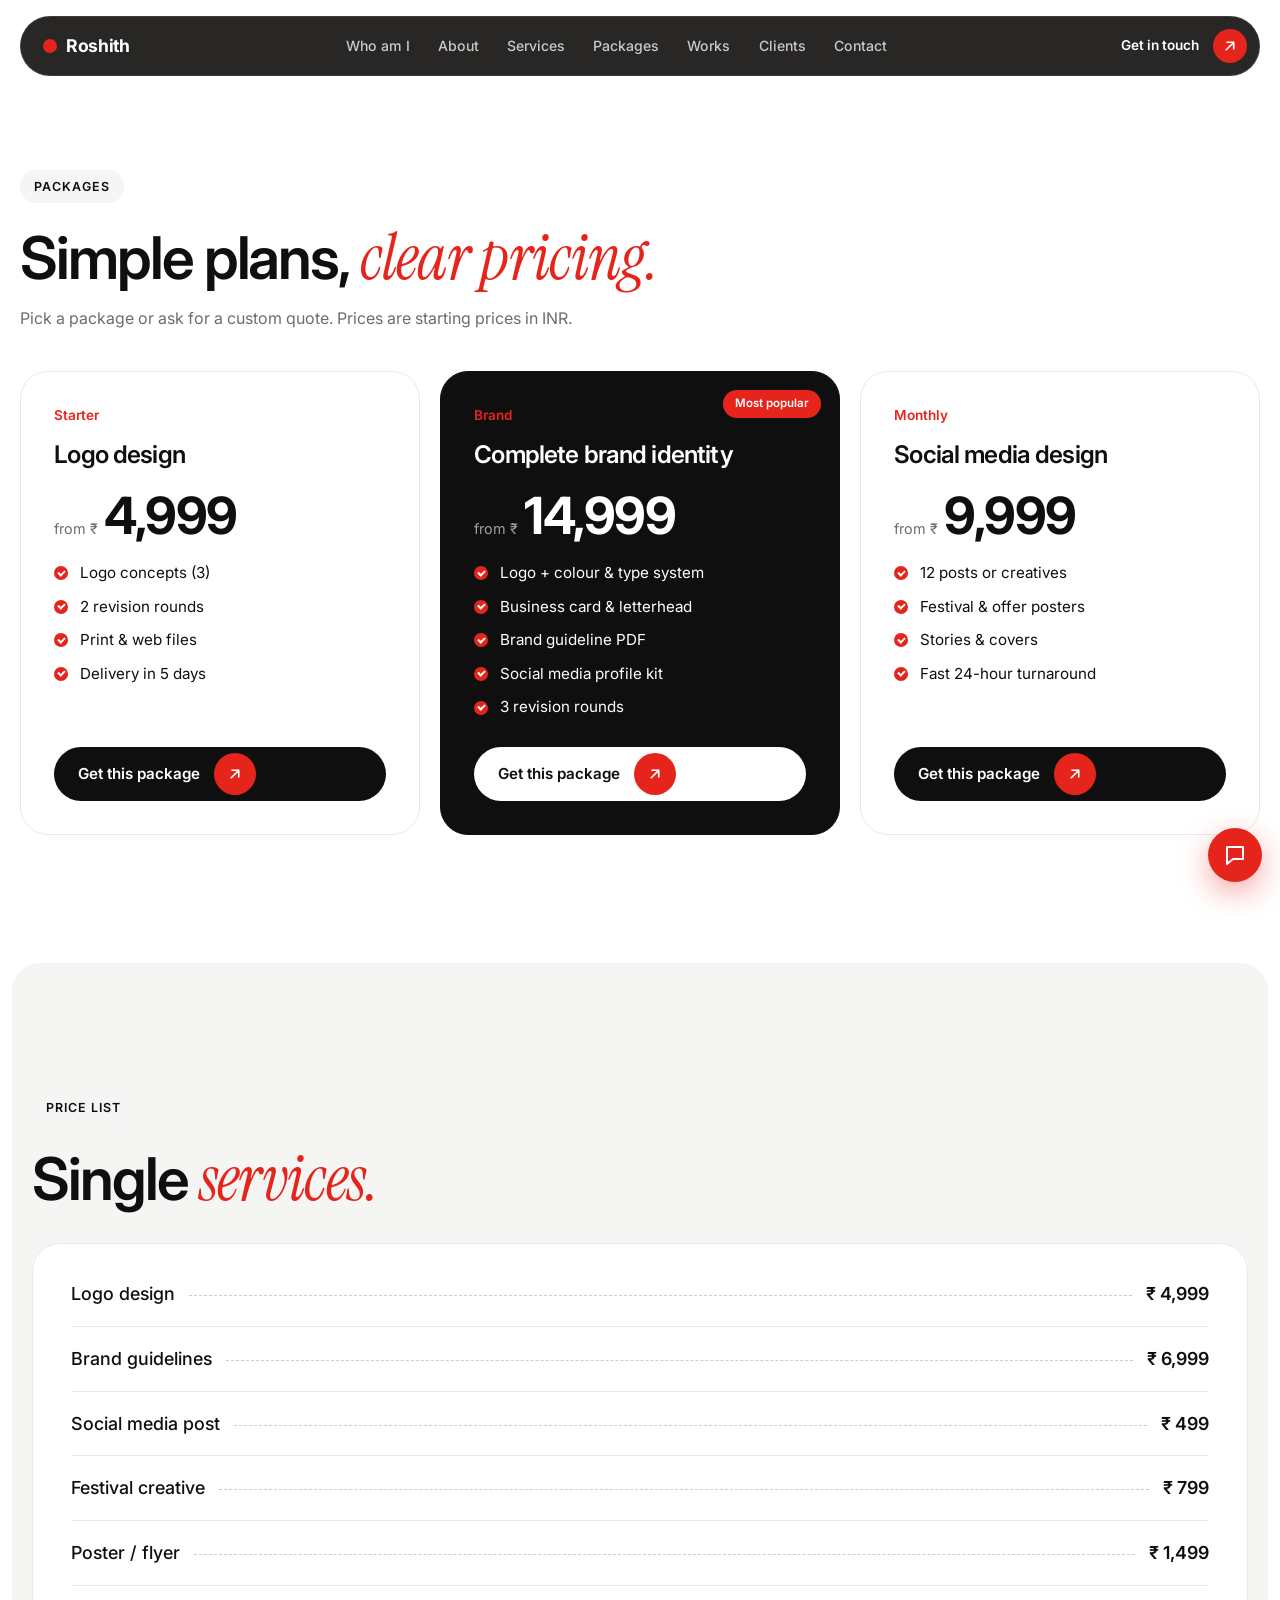
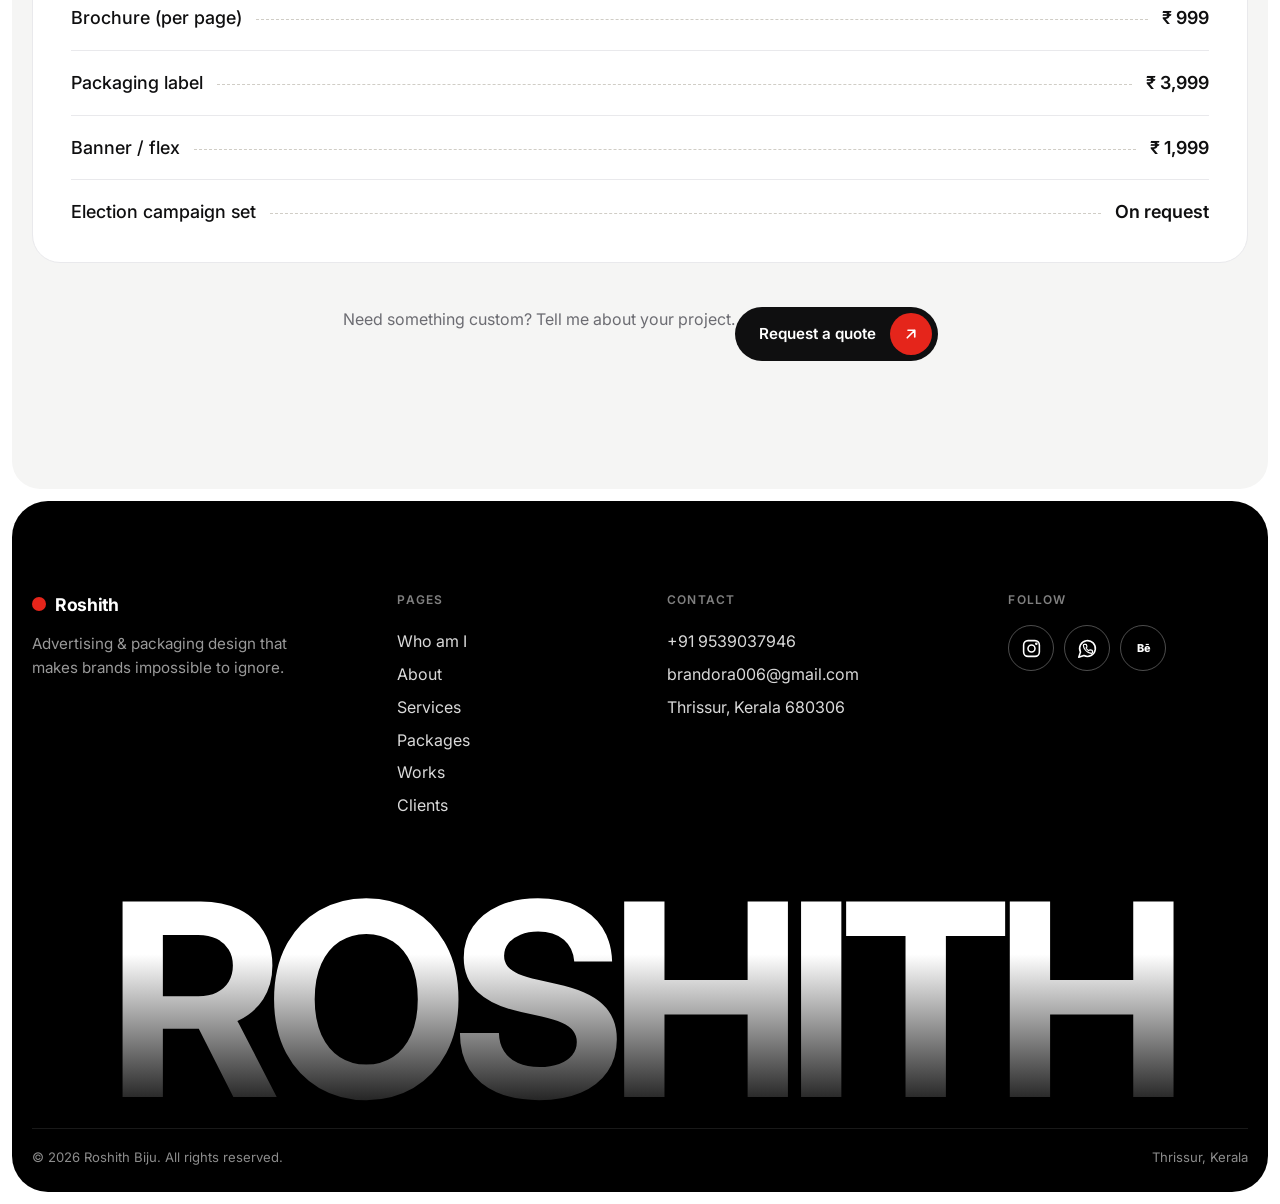
==== packages.html @ 09248b17 "Add Packages & pricing page Co-Authored-By: Claude Sonnet 5.5 <noreply@anthropic.com> Claude-Session" ====
<!DOCTYPE html>
<html lang="en"><head><meta charset="utf-8"><meta name="viewport" content="width=device-width,initial-scale=1,viewport-fit=cover">
<title>Packages &amp; Pricing — Roshith Biju</title><meta name="description" content="Design packages and price list by Roshith Biju: logo, brand identity, social media and print design.">
<link rel="preconnect" href="https://fonts.googleapis.com"><link rel="preconnect" href="https://fonts.gstatic.com" crossorigin>
<link href="https://fonts.googleapis.com/css2?family=Inter:wght@400;500;600;700&family=Instrument+Serif:ital@0;1&display=swap" rel="stylesheet">
<link rel="stylesheet" href="style.css"></head><body>
<header class="hd" id="hd"><div class="hd-in"><a href="index.html" class="logo"><i></i>Roshith</a>
<nav id="nav" aria-label="Main"><a href="index.html#who">Who am I</a><a href="index.html#about">About</a><a href="index.html#services">Services</a><a href="packages.html">Packages</a><a href="index.html#works">Works</a><a href="index.html#clients">Clients</a><a href="index.html#contact">Contact</a></nav>
<a class="pill sm hd-cta" href="index.html#contact"><span>Get in touch</span><i><svg viewBox="0 0 24 24" fill="none" stroke="currentColor" stroke-width="2.2" stroke-linecap="round" stroke-linejoin="round"><path d="M7 17 17 7M8 7h9v9"/></svg></i></a><button class="burger" id="burger" aria-label="Menu" aria-expanded="false"><i></i><i></i></button></div></header>


<main id="top"><section class="sec pagehead"><div class="ct"><p class="tag rv">Packages</p><h2 class="rv" style="--d:.06s">Simple plans, <span class="it">clear pricing.</span></h2><p class="mut rv" style="--d:.1s;margin:14px 0 40px">Pick a package or ask for a custom quote. Prices are starting prices in INR.</p>
<div class="pks"><div class="pk rv" style="--d:0.0s"><p class="pkn">Starter</p><h3>Logo design</h3><div class="pr"><small>from ₹</small><b>4,999</b></div><ul><li>Logo concepts (3)</li><li>2 revision rounds</li><li>Print &amp; web files</li><li>Delivery in 5 days</li></ul><a class="pill dk" href="index.html#contact"><span>Get this package</span><i><svg viewBox="0 0 24 24" fill="none" stroke="currentColor" stroke-width="2.2" stroke-linecap="round" stroke-linejoin="round"><path d="M7 17 17 7M8 7h9v9"/></svg></i></a></div><div class="pk hot rv" style="--d:0.08s"><em>Most popular</em><p class="pkn">Brand</p><h3>Complete brand identity</h3><div class="pr"><small>from ₹</small><b>14,999</b></div><ul><li>Logo + colour &amp; type system</li><li>Business card &amp; letterhead</li><li>Brand guideline PDF</li><li>Social media profile kit</li><li>3 revision rounds</li></ul><a class="pill lt" href="index.html#contact"><span>Get this package</span><i><svg viewBox="0 0 24 24" fill="none" stroke="currentColor" stroke-width="2.2" stroke-linecap="round" stroke-linejoin="round"><path d="M7 17 17 7M8 7h9v9"/></svg></i></a></div><div class="pk rv" style="--d:0.16s"><p class="pkn">Monthly</p><h3>Social media design</h3><div class="pr"><small>from ₹</small><b>9,999</b></div><ul><li>12 posts or creatives</li><li>Festival &amp; offer posters</li><li>Stories &amp; covers</li><li>Fast 24-hour turnaround</li></ul><a class="pill dk" href="index.html#contact"><span>Get this package</span><i><svg viewBox="0 0 24 24" fill="none" stroke="currentColor" stroke-width="2.2" stroke-linecap="round" stroke-linejoin="round"><path d="M7 17 17 7M8 7h9v9"/></svg></i></a></div></div></div></section>
<section class="sec soft"><div class="ct"><p class="tag rv">Price list</p><h2 class="rv" style="--d:.06s">Single <span class="it">services.</span></h2><div class="pl rv" style="--d:.1s"><div class="plr"><span>Logo design</span><i></i><b>₹ 4,999</b></div><div class="plr"><span>Brand guidelines</span><i></i><b>₹ 6,999</b></div><div class="plr"><span>Social media post</span><i></i><b>₹ 499</b></div><div class="plr"><span>Festival creative</span><i></i><b>₹ 799</b></div><div class="plr"><span>Poster / flyer</span><i></i><b>₹ 1,499</b></div><div class="plr"><span>Brochure (per page)</span><i></i><b>₹ 999</b></div><div class="plr"><span>Packaging label</span><i></i><b>₹ 3,999</b></div><div class="plr"><span>Banner / flex</span><i></i><b>₹ 1,999</b></div><div class="plr"><span>Election campaign set</span><i></i><b>On request</b></div></div>
<div class="more rv"><p class="mut" style="margin-bottom:18px">Need something custom? Tell me about your project.</p><a class="pill dk" href="index.html#contact"><span>Request a quote</span><i><svg viewBox="0 0 24 24" fill="none" stroke="currentColor" stroke-width="2.2" stroke-linecap="round" stroke-linejoin="round"><path d="M7 17 17 7M8 7h9v9"/></svg></i></a></div></div></section></main>
<footer class="ft"><div class="ct">
 <div class="fg"><div><a href="index.html" class="logo"><i></i>Roshith</a><p>Advertising &amp; packaging design that makes brands impossible to ignore.</p></div>
 <div><h4>Pages</h4><a href="index.html#who">Who am I</a><a href="index.html#about">About</a><a href="index.html#services">Services</a><a href="packages.html">Packages</a><a href="index.html#works">Works</a><a href="index.html#clients">Clients</a></div>
 <div><h4>Contact</h4><a href="tel:+919539037946">+91 9539037946</a><a href="mailto:brandora006@gmail.com">brandora006@gmail.com</a><a href="https://maps.google.com/?q=10.450306,76.244833" target="_blank" rel="noopener">Thrissur, Kerala 680306</a></div>
 <div><h4>Follow</h4><div class="fsoc"><a href="https://instagram.com/_brandora._" target="_blank" rel="noopener" aria-label="Instagram"><svg viewBox="0 0 24 24" fill="none" stroke="currentColor" stroke-width="1.8" stroke-linecap="round" stroke-linejoin="round"><rect x="3" y="3" width="18" height="18" rx="5"/><circle cx="12" cy="12" r="4"/><circle cx="17.5" cy="6.5" r=".6" fill="currentColor"/></svg></a><a href="https://wa.me/919539037946" target="_blank" rel="noopener" aria-label="WhatsApp"><svg viewBox="0 0 24 24" fill="none" stroke="currentColor" stroke-width="1.8" stroke-linecap="round" stroke-linejoin="round"><path d="M7.9 20A9 9 0 1 0 4 16.1L2 22Z"/><g transform="translate(6.200 6.200) scale(.52)"><path d="M22 16.92v3a2 2 0 0 1-2.18 2 19.79 19.79 0 0 1-8.63-3.07 19.5 19.5 0 0 1-6-6 19.79 19.79 0 0 1-3.07-8.67A2 2 0 0 1 4.11 2h3a2 2 0 0 1 2 1.72 12.84 12.84 0 0 0 .7 2.81 2 2 0 0 1-.45 2.11L8.09 9.91a16 16 0 0 0 6 6l1.27-1.27a2 2 0 0 1 2.11-.45 12.84 12.84 0 0 0 2.81.7A2 2 0 0 1 22 16.92z" stroke-width="2.600"/></g></svg></a><a href="https://behance.net/pscreations6" target="_blank" rel="noopener" aria-label="Behance"><svg viewBox="0 0 24 24"><text x="12" y="16.5" text-anchor="middle" font-family="Inter,Arial,sans-serif" font-weight="800" font-size="12.5" fill="currentColor">Bē</text></svg></a></div></div></div>
 <div class="big" aria-hidden="true">ROSHITH</div>
 <div class="fb"><span>© 2026 Roshith Biju. All rights reserved.</span><span>Thrissur, Kerala</span></div>
</div></footer>
<a class="wa" href="https://wa.me/919539037946" target="_blank" rel="noopener" aria-label="Chat on WhatsApp"><svg viewBox="0 0 24 24" fill="none" stroke="currentColor" stroke-width="2" stroke-linejoin="round"><path d="M4 4h16v12H10l-6 5z"/></svg></a>
<div id="ok" role="dialog" aria-modal="true" aria-labelledby="okt"><div class="okb"><span class="okc"><svg viewBox="0 0 24 24" fill="none" stroke="currentColor" stroke-width="2.6" stroke-linecap="round" stroke-linejoin="round"><path d="M5 12.5l4.500 4.500L19 7.500"/></svg></span><h3 id="okt">Message sent!</h3><p id="okp"></p><button class="pill dk" id="okx" type="button"><span>Done</span><i><svg viewBox="0 0 24 24" fill="none" stroke="currentColor" stroke-width="2.2" stroke-linecap="round" stroke-linejoin="round"><path d="M7 17 17 7M8 7h9v9"/></svg></i></button></div></div>
<div id="lb" role="dialog" aria-modal="true"><button aria-label="Close">×</button><img alt=""></div>

<script src="main.js"></script></body></html>
---- style.css ----
:root{--ink:#0f0f10;--mut:#6c6c72;--line:#e9e9ec;--soft:#f5f5f4;--acc:#e5251b;--r:28px;--ease:cubic-bezier(.2,.7,.2,1);--g:max(20px,env(safe-area-inset-left))}
*{box-sizing:border-box;margin:0;padding:0}
html{scroll-behavior:smooth;-webkit-text-size-adjust:100%}
body{font-family:Inter,system-ui,sans-serif;background:#fff;color:var(--ink);line-height:1.55;overflow-x:hidden;-webkit-font-smoothing:antialiased}
img{display:block;max-width:100%;height:auto}a{color:inherit;text-decoration:none}button{font:inherit;color:inherit;cursor:pointer;background:none;border:0}
section[id]{scroll-margin-top:20px}
.ct{width:min(1240px,100% - 2*var(--g));margin-inline:auto}
.it{font-family:"Instrument Serif",serif;font-style:italic;font-weight:400;letter-spacing:-.01em}
h1,h2,h3{font-weight:600;letter-spacing:-.035em;line-height:1.05}
h2{font-size:clamp(2rem,4.6vw,3.8rem)}h2 .it{font-size:1.08em}
.tag{display:inline-block;font-size:.78rem;font-weight:600;letter-spacing:.08em;text-transform:uppercase;padding:7px 14px;border-radius:99px;background:var(--soft);margin-bottom:22px}
.tag.lt{background:rgba(255,255,255,.12);color:#fff}
.lead{font-size:clamp(1.02rem,1.3vw,1.18rem);color:#3b3b40;margin-bottom:28px}
.mut{color:var(--mut)}
.row{display:flex;flex-wrap:wrap;gap:12px;align-items:center}
.sec{padding:clamp(70px,10vw,140px) 0}.sec.soft{background:var(--soft);border-radius:var(--r);margin:0 12px}
.head{margin-bottom:clamp(32px,5vw,60px)}.head.between{display:flex;justify-content:space-between;align-items:flex-end;gap:20px;flex-wrap:wrap}
.two{display:grid;grid-template-columns:1.1fr 1fr;gap:clamp(24px,6vw,90px);align-items:end;margin-bottom:clamp(36px,5vw,64px)}

/* pills */
.pill{display:inline-flex;align-items:center;gap:14px;padding:6px 6px 6px 24px;border-radius:99px;font-weight:600;font-size:.95rem;transition:transform .35s var(--ease),box-shadow .35s}
.pill i{display:grid;place-items:center;width:42px;height:42px;border-radius:50%;background:var(--acc);color:#fff;transition:transform .4s var(--ease)}
.pill i svg{width:18px;height:18px}
.pill:hover{transform:translateY(-2px)}.pill:hover i{transform:rotate(45deg)}
.pill.lt{background:#fff;color:var(--ink)}.pill.dk{background:var(--ink);color:#fff}.pill.sm{padding:4px 4px 4px 18px;font-size:.85rem}.pill.sm i{width:34px;height:34px}
.ghost{padding:14px 22px;border-radius:99px;font-weight:600;font-size:.95rem;border:1px solid currentColor;opacity:.9;transition:background .3s,color .3s}
.ghost:hover{background:var(--ink);color:#fff;border-color:var(--ink)}

/* header */
.hd{position:fixed;top:0;left:0;right:0;z-index:50;padding:16px var(--g);transition:transform .5s var(--ease)}
.hd.hide{transform:translateY(-120%)}
.hd-in{max-width:1240px;margin:auto;display:flex;align-items:center;justify-content:space-between;gap:16px;padding:8px 8px 8px 22px;border-radius:99px;background:rgba(18,16,15,.55);backdrop-filter:blur(16px);-webkit-backdrop-filter:blur(16px);color:#fff;border:1px solid rgba(255,255,255,.1)}
.logo{display:inline-flex;align-items:center;gap:9px;font-weight:700;letter-spacing:-.02em;font-size:1.1rem}
.logo i{width:14px;height:14px;border-radius:50%;background:var(--acc);display:inline-block}
#nav{display:flex;gap:clamp(14px,2.2vw,32px);font-size:.88rem;font-weight:500}
#nav a{opacity:.75;transition:opacity .25s}#nav a:hover,#nav a.on{opacity:1}
.burger{display:none;width:42px;height:42px;border-radius:50%;background:rgba(255,255,255,.14);position:relative}
.burger i{position:absolute;left:12px;right:12px;height:2px;background:#fff;border-radius:2px;transition:.3s}.burger i:first-child{top:16px}.burger i:last-child{top:24px}
.burger.open i:first-child{top:20px;transform:rotate(45deg)}.burger.open i:last-child{top:20px;transform:rotate(-45deg)}

/* hero */
.hero{padding:12px}
.hero-in{position:relative;border-radius:36px;min-height:calc(100svh - 24px);min-height:calc(100vh - 24px);overflow:hidden;color:#fff;background:radial-gradient(70% 90% at 85% 15%,#e5251b 0%,rgba(229,37,27,0) 62%),radial-gradient(60% 70% at 10% 100%,#4d0b08 0%,rgba(77,11,8,0) 70%),#120d0b;display:flex;flex-direction:column;justify-content:space-between;padding:clamp(110px,14vw,150px) clamp(22px,4.5vw,64px) clamp(22px,3vw,40px);gap:40px}
.hero-txt{max-width:640px;position:relative;z-index:2}
.hi{font-size:1.05rem;opacity:.85;margin-bottom:14px}
.hero h1{font-size:clamp(2.6rem,6.4vw,5.8rem);margin-bottom:22px}.hero h1 .it{font-size:1.06em}
.sub{max-width:44ch;font-size:clamp(1rem,1.3vw,1.15rem);opacity:.8;margin-bottom:30px}
.hero .ghost{color:#fff}.hero .ghost:hover{background:#fff;color:var(--ink);border-color:#fff}
.fan{position:absolute;right:clamp(10px,5vw,90px);top:50%;width:min(44vw,520px);aspect-ratio:1/1.05;transform:translateY(-46%);z-index:1}
.fc{position:absolute;width:56%;aspect-ratio:4/5;border-radius:22px;overflow:hidden;box-shadow:0 30px 70px rgba(0,0,0,.45);animation:fl 7s ease-in-out infinite}
.fc img{width:100%;height:100%;object-fit:cover}
.c1{left:0;top:16%;rotate:-9deg}.c2{left:22%;top:0;rotate:2deg;z-index:2;animation-delay:-2s}.c3{right:0;top:22%;rotate:10deg;animation-delay:-4s}
@keyframes fl{50%{translate:0 -16px}}
.hero-svc{position:relative;z-index:2;display:grid;grid-template-columns:repeat(4,1fr);gap:22px;font-size:.9rem}
.hero-svc div{border-top:1px solid rgba(255,255,255,.25);padding-top:14px;display:flex;flex-direction:column;gap:4px}
.hero-svc b{color:var(--acc);font-weight:600}

.trust{padding:0 12px}
.trust-in{margin-top:12px;background:#151413;color:#fff;border-radius:var(--r);padding:26px clamp(20px,3vw,40px);display:flex;align-items:center;gap:clamp(18px,4vw,50px);overflow:hidden}
.trust-in>span{font-size:.8rem;line-height:1.35;opacity:.65;max-width:15ch;flex:none}
.mq{overflow:hidden;flex:1;-webkit-mask:linear-gradient(90deg,transparent,#000 8%,#000 92%,transparent);mask:linear-gradient(90deg,transparent,#000 8%,#000 92%,transparent)}
.mq-t{display:flex;gap:46px;width:max-content;animation:mq 38s linear infinite}
.mq-t span{font-weight:600;font-size:1.1rem;white-space:nowrap;opacity:.9}
@keyframes mq{to{transform:translateX(-50%)}}

.tri{display:grid;grid-template-columns:repeat(3,1fr);gap:clamp(12px,2vw,24px)}
.ph{border-radius:22px;overflow:hidden;background:var(--soft)}.ph img{width:100%;height:auto;transition:transform .9s var(--ease)}
.ph.r{aspect-ratio:4/5}.ph.r img{height:100%;object-fit:cover}
.ph:hover img{transform:scale(1.05)}

/* bento */
.bento{display:grid;grid-template-columns:1.1fr 1fr 1fr;gap:clamp(12px,2vw,24px)}
.b{border-radius:var(--r);overflow:hidden;position:relative;min-height:420px}
.b.dark{background:var(--ink);color:#fff;padding:clamp(24px,3vw,40px);display:flex;flex-direction:column;justify-content:space-between;gap:24px}
.b.dark p:first-child{font-size:clamp(1.2rem,1.9vw,1.6rem);line-height:1.3;letter-spacing:-.02em}
.b.dark .mut{color:rgba(255,255,255,.6);font-size:.95rem}.b.dark .pill{align-self:flex-start}
.b.img{background:#e3e0da}.b.img .ph{position:absolute;inset:0;border-radius:0}.b.img img{height:100%;object-fit:cover;position:absolute;inset:0}
.chip{position:absolute;left:18px;bottom:18px;background:rgba(255,255,255,.85);backdrop-filter:blur(8px);border-radius:99px;padding:8px 16px;font-size:.85rem;font-weight:600}
.b.stats{background:#fff;border:1px solid var(--line);padding:clamp(24px,3vw,40px);display:flex;flex-direction:column;justify-content:space-between;gap:20px}
.stats div{border-bottom:1px solid var(--line);padding-bottom:18px}.stats div:last-child{border:0;padding:0}
.stats b{display:block;font-size:clamp(2.4rem,4.4vw,3.8rem);font-weight:600;letter-spacing:-.05em;line-height:1}
.stats span{color:var(--mut);font-size:.9rem}

/* services */
.cards{display:grid;grid-template-columns:repeat(4,1fr);gap:clamp(12px,1.6vw,20px)}
.card{border:1px solid var(--line);border-radius:var(--r);padding:clamp(22px,2.4vw,32px);min-height:340px;display:flex;flex-direction:column;gap:14px;transition:transform .5s var(--ease),background .4s,color .4s,border-color .4s}
.card b{font-size:.85rem;color:var(--acc);font-weight:600}
.card h3{font-size:clamp(1.3rem,1.9vw,1.7rem);margin-top:auto}
.card p{color:var(--mut);font-size:.95rem;transition:color .4s}
.card ul{list-style:none;display:flex;flex-wrap:wrap;gap:6px}.card li{font-size:.78rem;padding:5px 11px;border-radius:99px;background:var(--soft);transition:background .4s}
.card:hover{background:var(--ink);color:#fff;border-color:var(--ink);transform:translateY(-6px)}.card:hover p{color:rgba(255,255,255,.65)}.card:hover li{background:rgba(255,255,255,.12)}

/* works */
.chips{display:flex;gap:8px;flex-wrap:wrap;margin-bottom:30px}
.chips button{padding:10px 20px;border-radius:99px;background:#fff;font-size:.9rem;font-weight:500;border:1px solid var(--line);transition:.3s}
.chips button.on,.chips button:hover{background:var(--ink);color:#fff;border-color:var(--ink)}
.works{columns:3;column-gap:clamp(12px,2vw,24px)}
.wk{break-inside:avoid;margin:0 0 clamp(12px,2vw,24px);cursor:zoom-in}
.wk.off{display:none}
.wk figcaption{display:flex;justify-content:space-between;gap:10px;font-size:.88rem;padding:12px 6px 4px}.wk figcaption span{color:var(--mut)}

/* testimonials */
.arrows{display:flex;gap:10px}.arrows button{width:52px;height:52px;border-radius:50%;border:1px solid var(--line);font-size:1.2rem;transition:.3s}.arrows button:hover{background:var(--ink);color:#fff}
.slider{display:flex;gap:clamp(12px,2vw,22px);overflow-x:auto;scroll-snap-type:x mandatory;scrollbar-width:none;padding-bottom:6px}.slider::-webkit-scrollbar{display:none}
.tq{flex:0 0 min(440px,86%);scroll-snap-align:start;background:var(--soft);border-radius:var(--r);padding:clamp(24px,3vw,38px);display:flex;flex-direction:column;justify-content:space-between;gap:28px;min-height:320px;transition:transform .4s var(--ease)}
.tq:hover{transform:translateY(-4px)}
.tq p{font-size:clamp(1.02rem,1.35vw,1.2rem);line-height:1.5;letter-spacing:-.01em}
.tq footer{display:flex;gap:12px;align-items:center}.av{width:44px;height:44px;border-radius:50%;background:var(--ink);color:#fff;display:grid;place-items:center;font-weight:600;flex:none}
.tq b{display:block;font-size:.95rem}.tq small{color:var(--mut)}

/* contact */
.cpanel{background:var(--ink);color:#fff;border-radius:36px;padding:clamp(22px,4vw,56px);display:grid;grid-template-columns:1fr 1fr;gap:clamp(24px,4vw,60px);background-image:radial-gradient(50% 60% at 100% 0,rgba(229,37,27,.45),transparent 70%)}
.cl h2{margin-bottom:14px}.cl>.mut{color:rgba(255,255,255,.65);margin-bottom:28px;max-width:38ch}
.cds{display:grid;gap:10px}
.cd{display:flex;align-items:center;gap:14px;padding:14px 16px;border-radius:18px;background:rgba(255,255,255,.07);transition:background .3s,transform .3s}.cd:hover{background:rgba(255,255,255,.14);transform:translateX(4px)}
.ci{width:42px;height:42px;border-radius:50%;background:var(--acc);display:grid;place-items:center;flex:none}.ci svg{width:19px;height:19px}
.cd small{display:block;opacity:.6;font-size:.75rem}.cd b{font-weight:500;font-size:.98rem;word-break:break-word}
.soc{display:flex;gap:10px;margin-top:18px}.soc a{padding:10px 20px;border-radius:99px;border:1px solid rgba(255,255,255,.3);font-size:.9rem;transition:.3s}.soc a:hover{background:#fff;color:var(--ink)}
.cf{background:#fff;color:var(--ink);border-radius:var(--r);padding:clamp(22px,3vw,36px);display:flex;flex-direction:column;gap:14px}
.cf h3{font-size:1.5rem;margin-bottom:4px}
.cf label{font-size:.8rem;font-weight:600;color:var(--mut);display:flex;flex-direction:column;gap:6px}
.cf input,.cf textarea{font:inherit;font-size:1rem;color:var(--ink);padding:13px 16px;border-radius:14px;border:1px solid var(--line);background:var(--soft);outline:0;resize:vertical;transition:border-color .3s,background .3s}
.cf input:focus,.cf textarea:focus{border-color:var(--ink);background:#fff}
.cf .ghost{color:var(--ink)}

/* footer */
.ft{background:#000;color:#fff;margin:12px;border-radius:36px;padding:clamp(48px,7vw,90px) 0 24px;overflow:hidden}
.fg{display:grid;grid-template-columns:1.4fr 1fr 1.3fr 1fr;gap:30px}
.fg p{margin-top:14px;max-width:28ch;opacity:.6;font-size:.95rem}
.fg h4{font-size:.75rem;letter-spacing:.1em;text-transform:uppercase;opacity:.5;margin-bottom:16px;font-weight:600}
.fg div a:not(.logo){display:block;padding:4px 0;opacity:.85;transition:opacity .2s,color .2s}.fg div a:not(.logo):hover{opacity:1;color:var(--acc)}
.big{font-size:clamp(4rem,21vw,19rem);font-weight:700;letter-spacing:-.06em;line-height:.85;text-align:center;margin:clamp(30px,5vw,70px) 0 14px;background:linear-gradient(180deg,#fff 30%,#000 105%);-webkit-background-clip:text;background-clip:text;color:transparent}
.fb{display:flex;justify-content:space-between;gap:10px;flex-wrap:wrap;font-size:.82rem;opacity:.55;border-top:1px solid rgba(255,255,255,.18);padding-top:18px}
.wa{position:fixed;right:18px;bottom:18px;z-index:40;width:54px;height:54px;border-radius:50%;background:var(--acc);color:#fff;display:grid;place-items:center;box-shadow:0 10px 30px rgba(229,37,27,.4);transition:transform .3s}.wa:hover{transform:scale(1.08)}.wa svg{width:24px;height:24px}

#lb{position:fixed;inset:0;z-index:90;background:rgba(10,10,10,.9);display:none;place-items:center;padding:20px}
#lb.open{display:grid}#lb img{max-height:90vh;max-width:min(92vw,900px);border-radius:16px}#lb button{position:absolute;top:16px;right:20px;color:#fff;font-size:2.2rem}

/* reveal */
.rv{opacity:0;transform:translateY(28px);transition:opacity .9s var(--ease),transform .9s var(--ease);transition-delay:var(--d,0s)}
.rv.in{opacity:1;transform:none}

@media(max-width:980px){
 .two{grid-template-columns:1fr}.cards{grid-template-columns:1fr 1fr}.bento{grid-template-columns:1fr 1fr}.b.stats{grid-column:1/-1;flex-direction:row;flex-wrap:wrap}.b.stats div{flex:1;min-width:140px;border:0;padding:0}
 .works{columns:2}.cpanel{grid-template-columns:1fr}.fg{grid-template-columns:1fr 1fr}
 .fan{opacity:.5;width:70vw;right:-10vw}
}
@media(max-width:820px){
 #nav{position:fixed;left:var(--g);right:var(--g);top:78px;flex-direction:column;gap:0;background:rgba(18,16,15,.96);backdrop-filter:blur(16px);border-radius:24px;padding:10px;opacity:0;pointer-events:none;transform:translateY(-10px);transition:.35s var(--ease)}
 #nav.open{opacity:1;pointer-events:auto;transform:none}#nav a{padding:14px 16px;font-size:1rem;opacity:1}
 .burger{display:block}.hd-cta{display:none}
}
@media(max-width:620px){
 .hero-in{padding-top:110px}.hero-svc{grid-template-columns:1fr 1fr}.fan{display:none}
 .cards,.bento{grid-template-columns:1fr}.tri{grid-template-columns:1fr 1fr}.tri .ph:last-child{display:none}.b{min-height:320px}
 .trust-in{flex-direction:column;align-items:flex-start}.trust-in>span{max-width:none}
 .works{columns:2}.card{min-height:0}.card h3{margin-top:30px}.fg{grid-template-columns:1fr}
}
@media(prefers-reduced-motion:reduce){*{animation:none!important;transition:none!important;scroll-behavior:auto!important}.rv{opacity:1;transform:none}}
.hd-in{background:rgba(18,16,15,.9)}
.card h3{margin-top:28px}.card ul{margin-top:auto}
@media(max-width:620px){.card h3{margin-top:10px}.card ul{margin-top:8px}}

.it{color:var(--acc)}
.pill i{background:var(--acc)}
.hd{transform:none!important}
.more{display:flex;justify-content:center;margin-top:clamp(24px,4vw,44px)}
.pagehead{padding-top:clamp(120px,14vw,170px)}
.fsoc{display:flex;gap:10px}.fsoc a{width:46px;height:46px;border-radius:50%;border:1px solid rgba(255,255,255,.3);display:grid;place-items:center;transition:background .3s,border-color .3s,transform .3s}
.fsoc a:hover{background:var(--acc);border-color:var(--acc);transform:translateY(-3px)}.fsoc svg{width:20px;height:20px}
.fg .fsoc a{display:grid;padding:0;opacity:1;width:46px;height:46px;place-items:center}.fg .fsoc a:hover{color:#fff}

/* v13 */
.lg{flex:none;display:grid;place-items:center;width:150px;height:76px;padding:12px 16px;background:#fff;border-radius:16px}
.lg img{max-width:100%;max-height:100%;width:auto;height:auto;object-fit:contain}
.mq-t{gap:16px;align-items:center}
.trust-in>span{max-width:13ch}
.slider{display:block;overflow:hidden;-webkit-mask:linear-gradient(90deg,transparent,#000 5%,#000 95%,transparent);mask:linear-gradient(90deg,transparent,#000 5%,#000 95%,transparent);scroll-snap-type:none}
.tqm{display:flex;gap:clamp(12px,2vw,22px);width:max-content;animation:tqm 90s linear infinite}
.slider:hover .tqm{animation-play-state:paused}
@keyframes tqm{to{transform:translateX(calc(-50% - clamp(6px,1vw,11px)))}}
.tq{flex:0 0 min(400px,80vw);scroll-snap-align:none}
.av{width:52px;height:52px;background:#fff;border:1px solid var(--line);padding:6px;overflow:hidden}
.av img{width:100%;height:100%;object-fit:contain}
.stats .txt{font-size:clamp(1.8rem,3.2vw,2.6rem);letter-spacing:-.04em}
.stats .t3{display:flex;flex-direction:column;gap:6px}
.fg .fsoc a svg{width:21px;height:21px}
@media(prefers-reduced-motion:reduce){.slider{overflow-x:auto}.tqm{animation:none}}
.fg div.fsoc a:not(.logo){display:grid;place-items:center;padding:0;opacity:1;width:46px;height:46px}.fg div.fsoc a:not(.logo):hover{color:#fff;opacity:1}

/* v14 */
.mq,.slider{-webkit-mask:none!important;mask:none!important}
.lg{width:168px;height:86px;padding:10px 14px}
.lg img{width:100%;height:100%;max-width:none;max-height:none;object-fit:contain}
.trust-in{overflow:hidden}
.mq{overflow:hidden}
.mq-t .lg{opacity:1;background:#fff}

/* v15 responsive hardening */
.cpanel>*,.bento>*,.two>*,.fg>*,.cards>*{min-width:0}
img,svg,video{max-width:100%}
h1,h2,h3{overflow-wrap:break-word}
.cd b{overflow-wrap:anywhere}
.fb{overflow-wrap:anywhere}
@media(max-width:620px){
 .cpanel{padding:20px 16px;border-radius:28px}.cf{padding:20px 16px}
 .hero-in{border-radius:28px;padding-left:20px;padding-right:20px}
 .sec.soft{margin:0 8px;border-radius:24px}.ft{margin:8px;border-radius:28px}.hero,.trust{padding-left:8px;padding-right:8px}
 .pill{font-size:.9rem}.row .pill,.row .ghost{flex:1 1 auto;justify-content:space-between}
 .ghost{text-align:center}
 .lg{width:130px;height:70px}
 .tq{min-height:0}
 .wa{right:14px;bottom:14px;width:50px;height:50px}
}
@media(max-width:360px){.hd{padding:10px 12px}.hd-in{padding-left:16px}.hero h1{font-size:2.3rem}.tri{grid-template-columns:1fr 1fr}h2{font-size:1.85rem}}
@media(min-width:1600px){.ct,.hd-in{max-width:1400px}.hero-in{min-height:min(900px,calc(100vh - 24px))}}
@media(max-height:560px) and (orientation:landscape){.hero-in{min-height:0;padding-top:100px}}
@media(max-width:980px){.b.stats{min-height:0}}
@media(max-width:400px){.cd b{font-size:.9rem}.cd{padding:12px}.ci{width:38px;height:38px}}
.fnote{font-size:.85rem;color:var(--mut);min-height:1.2em}

#ok{position:fixed;inset:0;z-index:95;background:rgba(10,10,10,.6);backdrop-filter:blur(6px);display:none;place-items:center;padding:20px}
#ok.open{display:grid;animation:okf .3s var(--ease)}
.okb{background:#fff;border-radius:var(--r);padding:clamp(28px,4vw,44px);max-width:440px;width:100%;text-align:center;display:flex;flex-direction:column;align-items:center;gap:14px;animation:okp .5s var(--ease)}
.okc{width:68px;height:68px;border-radius:50%;background:var(--acc);color:#fff;display:grid;place-items:center}.okc svg{width:34px;height:34px}
.okb h3{font-size:1.6rem}.okb p{color:var(--mut);margin-bottom:8px}
@keyframes okf{from{opacity:0}}@keyframes okp{from{opacity:0;transform:translateY(20px) scale(.96)}}

/* packages */
.pks{display:grid;grid-template-columns:repeat(3,1fr);gap:clamp(12px,1.6vw,20px);align-items:stretch}
.pk{position:relative;border:1px solid var(--line);border-radius:var(--r);padding:clamp(24px,2.6vw,36px);display:flex;flex-direction:column;gap:16px;background:#fff;min-width:0;transition:transform .5s var(--ease)}
.pk:hover{transform:translateY(-6px)}
.pk.hot{background:var(--ink);color:#fff;border-color:var(--ink)}
.pk em{position:absolute;top:18px;right:18px;font-style:normal;font-size:.72rem;font-weight:600;background:var(--acc);color:#fff;padding:5px 12px;border-radius:99px}
.pkn{font-size:.85rem;color:var(--acc);font-weight:600}
.pk h3{font-size:clamp(1.3rem,1.9vw,1.7rem)}
.pk .pr{display:flex;align-items:baseline;gap:6px;padding:6px 0 4px}.pk .pr b{font-size:clamp(2.4rem,4vw,3.4rem);letter-spacing:-.03em;line-height:1}.pk .pr small{color:var(--mut);font-size:.9rem}
.pk.hot .pr small{color:rgba(255,255,255,.6)}
.pk ul{list-style:none;display:flex;flex-direction:column;gap:10px;margin-bottom:12px;flex:1}
.pk li{padding-left:26px;position:relative;font-size:.95rem}
.pk li:before{content:"";position:absolute;left:0;top:.35em;width:14px;height:14px;border-radius:50%;background:var(--acc)}
.pk li:after{content:"";position:absolute;left:4px;top:.58em;width:5px;height:3px;border-left:2px solid #fff;border-bottom:2px solid #fff;transform:rotate(-45deg)}
.pl{background:#fff;border-radius:var(--r);padding:clamp(8px,1.5vw,18px) clamp(18px,3vw,40px);margin-top:30px;border:1px solid var(--line)}
.plr{display:flex;align-items:baseline;gap:14px;padding:18px 0;border-bottom:1px solid var(--line);font-size:clamp(1rem,1.4vw,1.2rem)}
.plr:last-child{border:0}.plr span{font-weight:500}.plr i{flex:1;border-bottom:1px dashed #d0cdc6;transform:translateY(-4px)}.plr b{font-weight:600;white-space:nowrap}
@media(max-width:900px){.pks{grid-template-columns:1fr}}
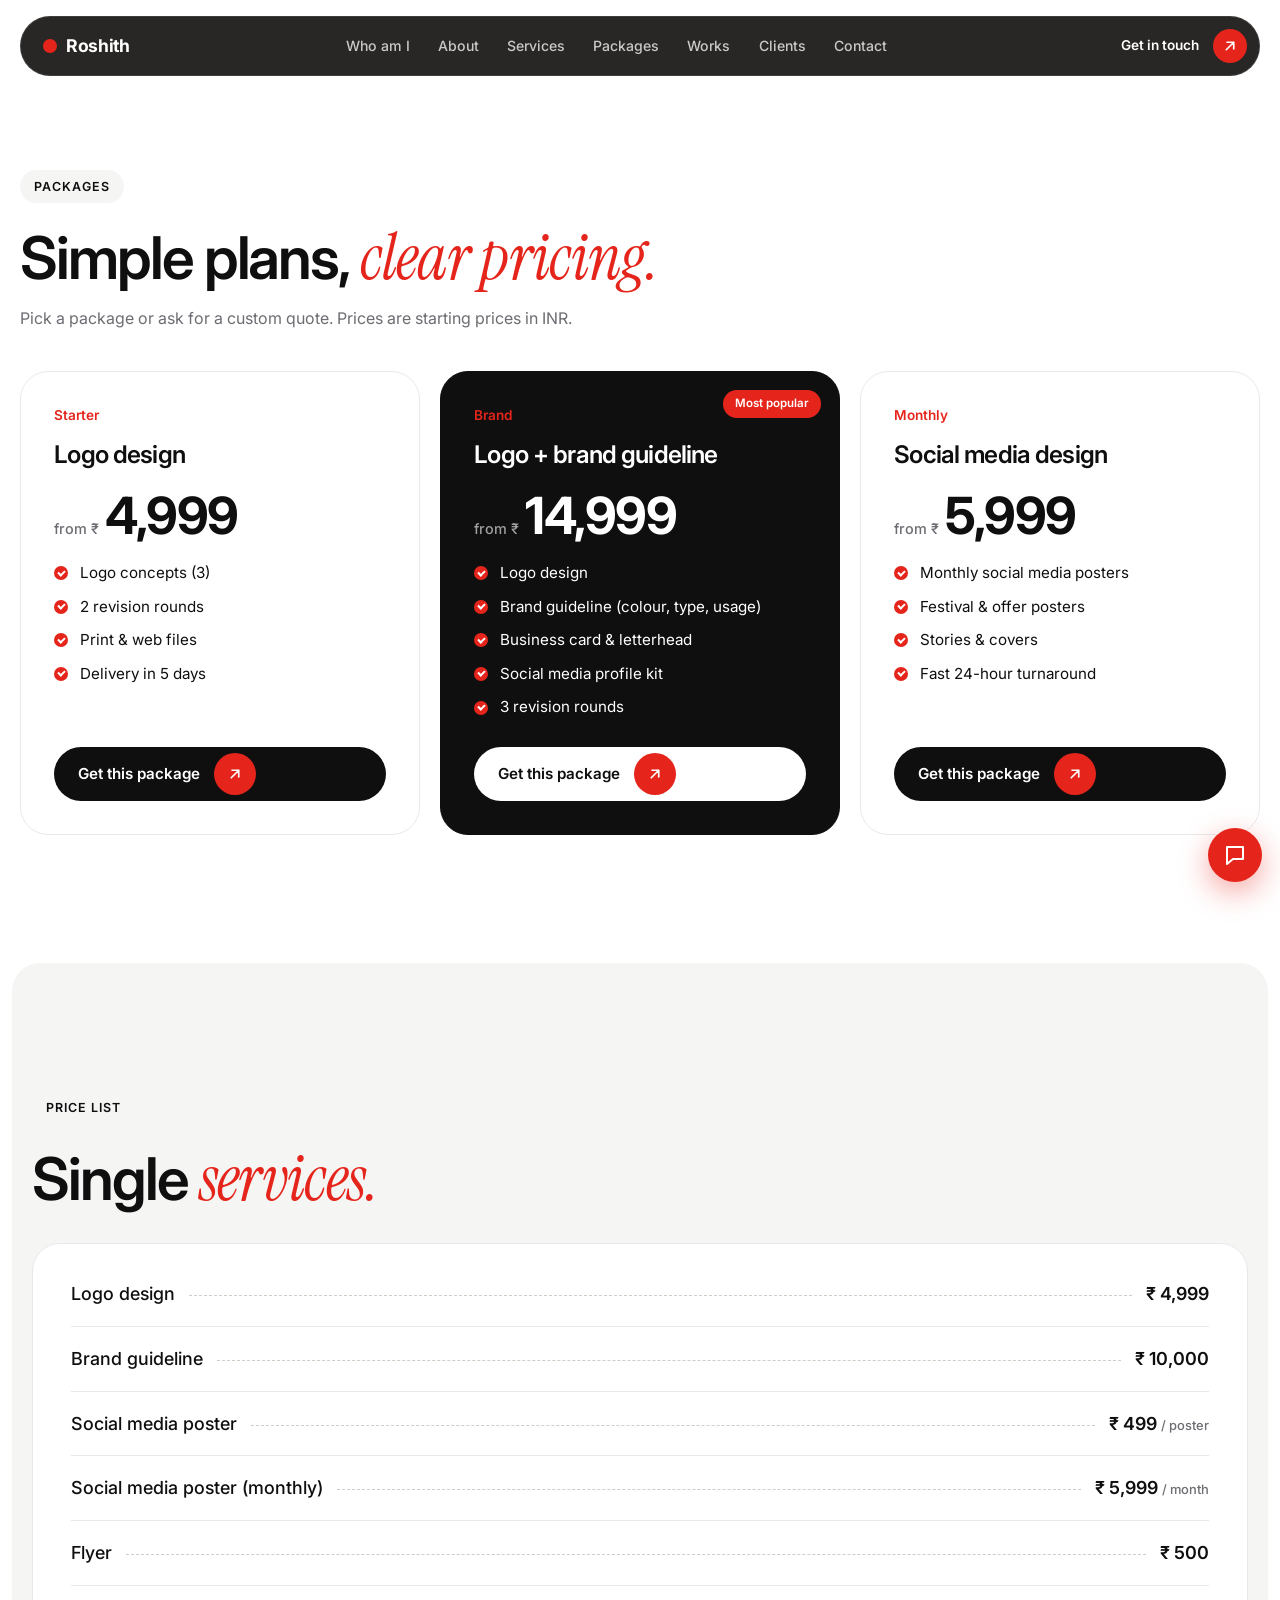
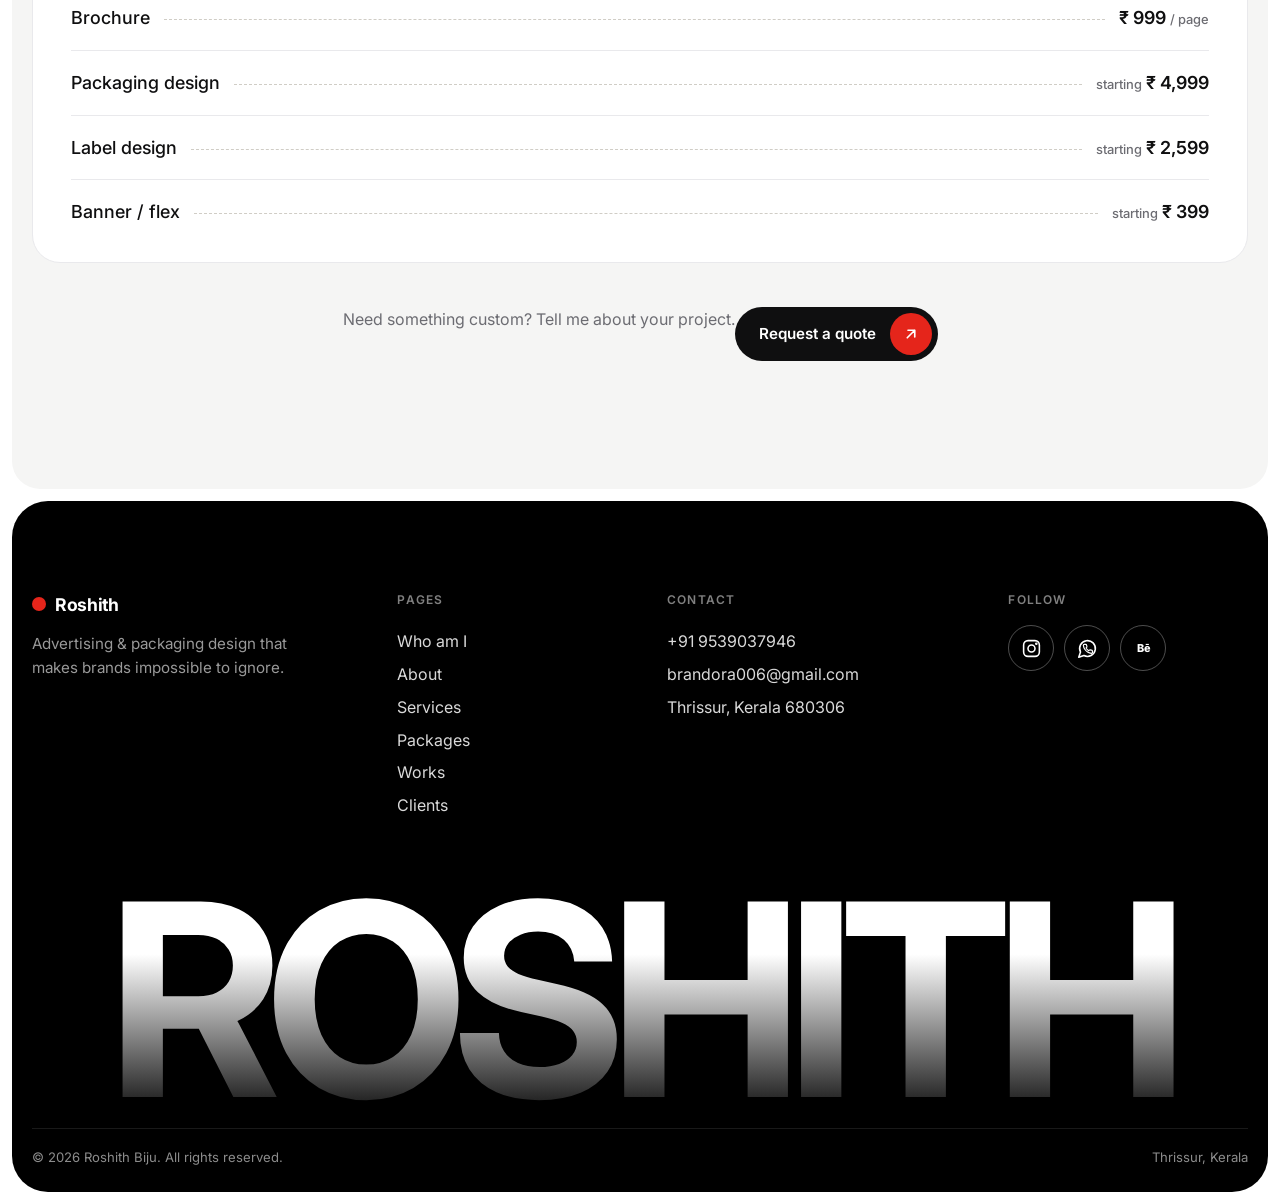
==== commit c9ae2472: "New prices, premium branded quote with logo, watermark and WhatsApp details button Co-Authored-By: C" ====
--- a/packages.html
+++ b/packages.html
@@ -10,9 +10,9 @@
 
 
 <main id="top"><section class="sec pagehead"><div class="ct"><p class="tag rv">Packages</p><h2 class="rv" style="--d:.06s">Simple plans, <span class="it">clear pricing.</span></h2><p class="mut rv" style="--d:.1s;margin:14px 0 40px">Pick a package or ask for a custom quote. Prices are starting prices in INR.</p>
-<div class="pks"><div class="pk rv" style="--d:0.0s"><p class="pkn">Starter</p><h3>Logo design</h3><div class="pr"><small>from ₹</small><b>4,999</b></div><ul><li>Logo concepts (3)</li><li>2 revision rounds</li><li>Print &amp; web files</li><li>Delivery in 5 days</li></ul><a class="pill dk" href="index.html#contact"><span>Get this package</span><i><svg viewBox="0 0 24 24" fill="none" stroke="currentColor" stroke-width="2.2" stroke-linecap="round" stroke-linejoin="round"><path d="M7 17 17 7M8 7h9v9"/></svg></i></a></div><div class="pk hot rv" style="--d:0.08s"><em>Most popular</em><p class="pkn">Brand</p><h3>Complete brand identity</h3><div class="pr"><small>from ₹</small><b>14,999</b></div><ul><li>Logo + colour &amp; type system</li><li>Business card &amp; letterhead</li><li>Brand guideline PDF</li><li>Social media profile kit</li><li>3 revision rounds</li></ul><a class="pill lt" href="index.html#contact"><span>Get this package</span><i><svg viewBox="0 0 24 24" fill="none" stroke="currentColor" stroke-width="2.2" stroke-linecap="round" stroke-linejoin="round"><path d="M7 17 17 7M8 7h9v9"/></svg></i></a></div><div class="pk rv" style="--d:0.16s"><p class="pkn">Monthly</p><h3>Social media design</h3><div class="pr"><small>from ₹</small><b>9,999</b></div><ul><li>12 posts or creatives</li><li>Festival &amp; offer posters</li><li>Stories &amp; covers</li><li>Fast 24-hour turnaround</li></ul><a class="pill dk" href="index.html#contact"><span>Get this package</span><i><svg viewBox="0 0 24 24" fill="none" stroke="currentColor" stroke-width="2.2" stroke-linecap="round" stroke-linejoin="round"><path d="M7 17 17 7M8 7h9v9"/></svg></i></a></div></div></div></section>
-<section class="sec soft"><div class="ct"><p class="tag rv">Price list</p><h2 class="rv" style="--d:.06s">Single <span class="it">services.</span></h2><div class="pl rv" style="--d:.1s"><div class="plr"><span>Logo design</span><i></i><b>₹ 4,999</b></div><div class="plr"><span>Brand guidelines</span><i></i><b>₹ 6,999</b></div><div class="plr"><span>Social media post</span><i></i><b>₹ 499</b></div><div class="plr"><span>Festival creative</span><i></i><b>₹ 799</b></div><div class="plr"><span>Poster / flyer</span><i></i><b>₹ 1,499</b></div><div class="plr"><span>Brochure (per page)</span><i></i><b>₹ 999</b></div><div class="plr"><span>Packaging label</span><i></i><b>₹ 3,999</b></div><div class="plr"><span>Banner / flex</span><i></i><b>₹ 1,999</b></div><div class="plr"><span>Election campaign set</span><i></i><b>On request</b></div></div>
-<div class="more rv"><p class="mut" style="margin-bottom:18px">Need something custom? Tell me about your project.</p><a class="pill dk" href="index.html#contact"><span>Request a quote</span><i><svg viewBox="0 0 24 24" fill="none" stroke="currentColor" stroke-width="2.2" stroke-linecap="round" stroke-linejoin="round"><path d="M7 17 17 7M8 7h9v9"/></svg></i></a></div></div></section></main>
+<div class="pks"><div class="pk rv" style="--d:0.0s"><p class="pkn">Starter</p><h3>Logo design</h3><div class="pr"><small>from ₹</small><b>4,999</b></div><ul><li>Logo concepts (3)</li><li>2 revision rounds</li><li>Print &amp; web files</li><li>Delivery in 5 days</li></ul><a class="pill dk" href="quote.html?i=p0"><span>Get this package</span><i><svg viewBox="0 0 24 24" fill="none" stroke="currentColor" stroke-width="2.2" stroke-linecap="round" stroke-linejoin="round"><path d="M7 17 17 7M8 7h9v9"/></svg></i></a></div><div class="pk hot rv" style="--d:0.08s"><em>Most popular</em><p class="pkn">Brand</p><h3>Logo + brand guideline</h3><div class="pr"><small>from ₹</small><b>14,999</b></div><ul><li>Logo design</li><li>Brand guideline (colour, type, usage)</li><li>Business card &amp; letterhead</li><li>Social media profile kit</li><li>3 revision rounds</li></ul><a class="pill lt" href="quote.html?i=p1"><span>Get this package</span><i><svg viewBox="0 0 24 24" fill="none" stroke="currentColor" stroke-width="2.2" stroke-linecap="round" stroke-linejoin="round"><path d="M7 17 17 7M8 7h9v9"/></svg></i></a></div><div class="pk rv" style="--d:0.16s"><p class="pkn">Monthly</p><h3>Social media design</h3><div class="pr"><small>from ₹</small><b>5,999</b></div><ul><li>Monthly social media posters</li><li>Festival &amp; offer posters</li><li>Stories &amp; covers</li><li>Fast 24-hour turnaround</li></ul><a class="pill dk" href="quote.html?i=p2"><span>Get this package</span><i><svg viewBox="0 0 24 24" fill="none" stroke="currentColor" stroke-width="2.2" stroke-linecap="round" stroke-linejoin="round"><path d="M7 17 17 7M8 7h9v9"/></svg></i></a></div></div></div></section>
+<section class="sec soft"><div class="ct"><p class="tag rv">Price list</p><h2 class="rv" style="--d:.06s">Single <span class="it">services.</span></h2><div class="pl rv" style="--d:.1s"><div class="plr"><span>Logo design</span><i></i><b>₹ 4,999</b></div><div class="plr"><span>Brand guideline</span><i></i><b>₹ 10,000</b></div><div class="plr"><span>Social media poster</span><i></i><b>₹ 499 <small>/ poster</small></b></div><div class="plr"><span>Social media poster (monthly)</span><i></i><b>₹ 5,999 <small>/ month</small></b></div><div class="plr"><span>Flyer</span><i></i><b>₹ 500</b></div><div class="plr"><span>Brochure</span><i></i><b>₹ 999 <small>/ page</small></b></div><div class="plr"><span>Packaging design</span><i></i><b><small>starting</small> ₹ 4,999</b></div><div class="plr"><span>Label design</span><i></i><b><small>starting</small> ₹ 2,599</b></div><div class="plr"><span>Banner / flex</span><i></i><b><small>starting</small> ₹ 399</b></div></div>
+<div class="more rv"><p class="mut" style="margin-bottom:18px">Need something custom? Tell me about your project.</p><a class="pill dk" href="quote.html"><span>Request a quote</span><i><svg viewBox="0 0 24 24" fill="none" stroke="currentColor" stroke-width="2.2" stroke-linecap="round" stroke-linejoin="round"><path d="M7 17 17 7M8 7h9v9"/></svg></i></a></div></div></section></main>
 <footer class="ft"><div class="ct">
  <div class="fg"><div><a href="index.html" class="logo"><i></i>Roshith</a><p>Advertising &amp; packaging design that makes brands impossible to ignore.</p></div>
  <div><h4>Pages</h4><a href="index.html#who">Who am I</a><a href="index.html#about">About</a><a href="index.html#services">Services</a><a href="packages.html">Packages</a><a href="index.html#works">Works</a><a href="index.html#clients">Clients</a></div>
--- a/style.css
+++ b/style.css
@@ -244,3 +244,36 @@
 .plr{display:flex;align-items:baseline;gap:14px;padding:18px 0;border-bottom:1px solid var(--line);font-size:clamp(1rem,1.4vw,1.2rem)}
 .plr:last-child{border:0}.plr span{font-weight:500}.plr i{flex:1;border-bottom:1px dashed #d0cdc6;transform:translateY(-4px)}.plr b{font-weight:600;white-space:nowrap}
 @media(max-width:900px){.pks{grid-template-columns:1fr}}
+
+/* quote */
+.qw{max-width:760px}.qsteps{display:flex;gap:8px;margin-bottom:26px}.qsteps span{font-size:.8rem;font-weight:600;padding:8px 16px;border-radius:99px;background:#fff;border:1px solid var(--line);color:var(--mut)}.qsteps span.on{background:var(--ink);color:#fff;border-color:var(--ink)}
+.qw h2{font-size:clamp(2rem,4.5vw,3.2rem)}.qw [hidden]{display:none!important}
+.qh{font-size:.8rem;font-weight:600;color:var(--mut);margin:6px 0 2px}
+.qlist{display:flex;flex-direction:column;gap:8px}
+.cf label.qi{flex-direction:row;align-items:center;gap:12px;padding:12px 16px;border-radius:14px;border:1px solid var(--line);background:var(--soft);cursor:pointer;font-size:.95rem;font-weight:500;color:var(--ink);transition:.25s}
+.cf label.qi:has(input:checked){border-color:var(--ink);background:#fff}
+.cf .qi input{width:18px;height:18px;padding:0;accent-color:var(--acc);flex:none}.qi span{flex:1;min-width:0}.qi b{font-weight:600;white-space:nowrap;font-size:.9rem}
+.qdoc{background:#fff;border:1px solid var(--line);border-radius:var(--r);padding:clamp(22px,4vw,44px);border-top:6px solid var(--acc)}
+.qtop{display:flex;justify-content:space-between;gap:16px;flex-wrap:wrap;margin-bottom:26px}.qb{font-size:1.5rem;display:block}.qdoc small{color:var(--mut);display:block;font-size:.8rem}.qm{text-align:right}
+.qto{display:flex;flex-direction:column;gap:3px;padding:18px 0;border-top:1px solid var(--line);border-bottom:1px solid var(--line);margin-bottom:10px;overflow-wrap:anywhere}.qto b{font-size:1.15rem}.qto span{color:var(--mut);font-size:.92rem}
+.qr{display:flex;justify-content:space-between;gap:16px;padding:14px 0;border-bottom:1px solid var(--line)}.qr b{white-space:nowrap}
+.qt{display:flex;justify-content:space-between;gap:16px;padding:20px 0 6px;font-size:1.2rem}.qt b{color:var(--acc);font-size:1.5rem}.qn{color:var(--mut);font-size:.82rem;margin-top:14px}
+@media print{body *{visibility:hidden}.qdoc,.qdoc *{visibility:visible}.qdoc{position:absolute;left:0;top:0;width:100%;border:0}}
+
+/* quote v2 */
+.qdoc{position:relative;overflow:hidden;border-top:0;padding-top:clamp(26px,4vw,46px)}
+.qdoc:before{content:"";position:absolute;left:0;right:0;top:0;height:6px;background:var(--acc)}
+.qdoc:after{content:"";position:absolute;inset:0;background:url(img/brandora-icon.png) center 58%/min(62%,340px) no-repeat;opacity:.035;pointer-events:none}
+.qdoc>*{position:relative;z-index:1}
+.qlogo{height:clamp(30px,5vw,44px);width:auto;display:block}
+.qtop{align-items:flex-start;margin-bottom:28px}.qm em{display:block;font-style:normal;font-weight:700;letter-spacing:.14em;font-size:1.05rem}.qm b{display:block;font-size:.9rem;color:var(--mut);font-weight:500;margin-top:4px}
+.qpair{display:grid;grid-template-columns:1fr 1fr;gap:20px;border-top:1px solid var(--line);padding:20px 0 6px;margin-bottom:18px}
+.qpair .qto{border:0;padding:0;margin:0}.qto small{color:var(--acc);font-weight:700;letter-spacing:.08em;text-transform:uppercase;font-size:.7rem;margin-bottom:4px}
+.qh2,.qr{display:grid;grid-template-columns:1fr 44px 92px 104px;gap:10px;align-items:center}
+.qh2{background:var(--ink);color:#fff;border-radius:10px;padding:11px 14px;font-size:.72rem;letter-spacing:.08em;text-transform:uppercase}.qh2 .qc,.qh2 .qa,.qh2 b{font-weight:600}
+.qr{padding:14px;border-bottom:1px solid var(--line)}.qr:nth-child(odd){background:#fafaf9}
+.qc{text-align:center}.qa,.qh2 b,.qr b{text-align:right}.qr .qa{color:var(--mut)}
+.qt{background:var(--acc);color:#fff;border-radius:14px;padding:16px 20px;margin-top:22px;margin-left:auto;max-width:320px;align-items:center}.qt b{color:#fff;font-size:1.4rem}
+.cf .qi .qq{width:62px;padding:7px 8px;border-radius:10px;font-size:.9rem;text-align:center;flex:none}
+@media(max-width:600px){.qpair{grid-template-columns:1fr}.qh2,.qr{grid-template-columns:1fr 30px 70px 80px;gap:6px;font-size:.82rem;padding:12px 8px}.qh2 .qa,.qr .qa{display:none}.qh2,.qr{grid-template-columns:1fr 30px 86px}}
+.plr small,.pk small{color:var(--mut);font-weight:500;font-size:.72em}
